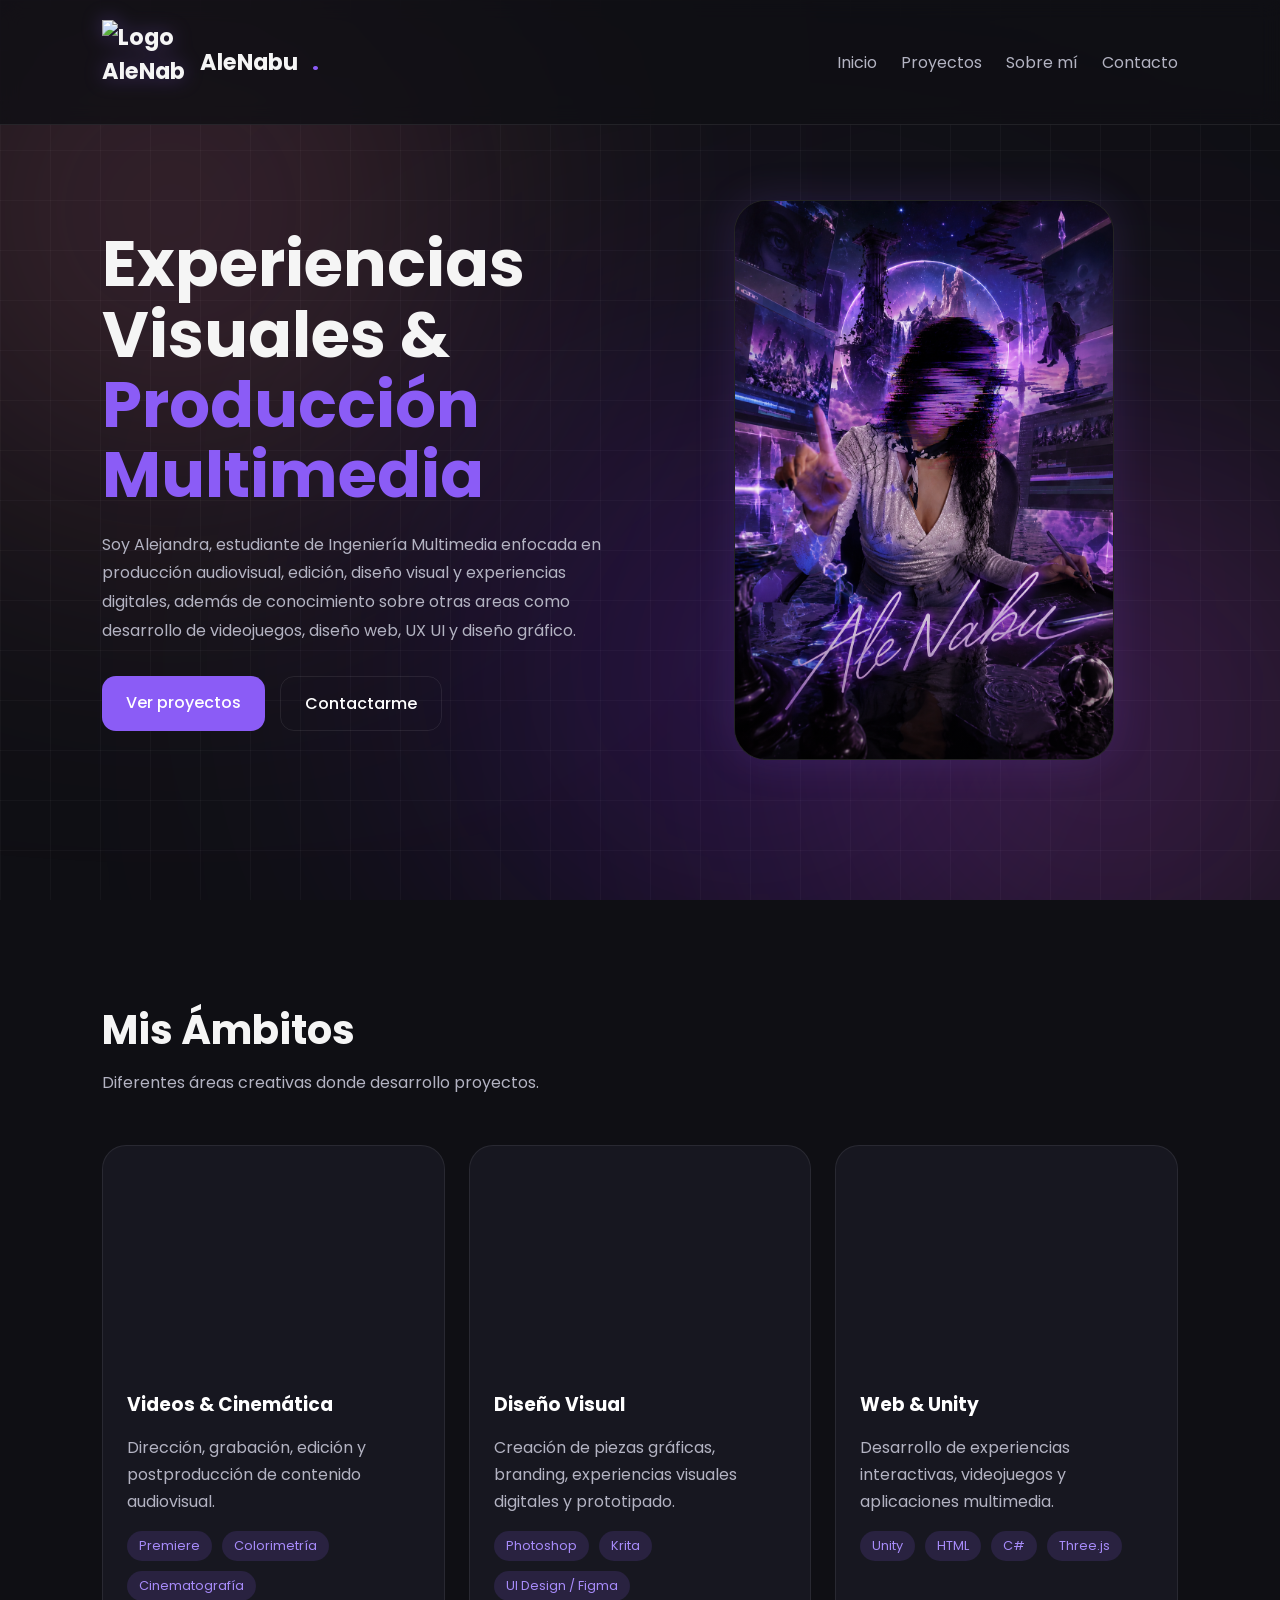
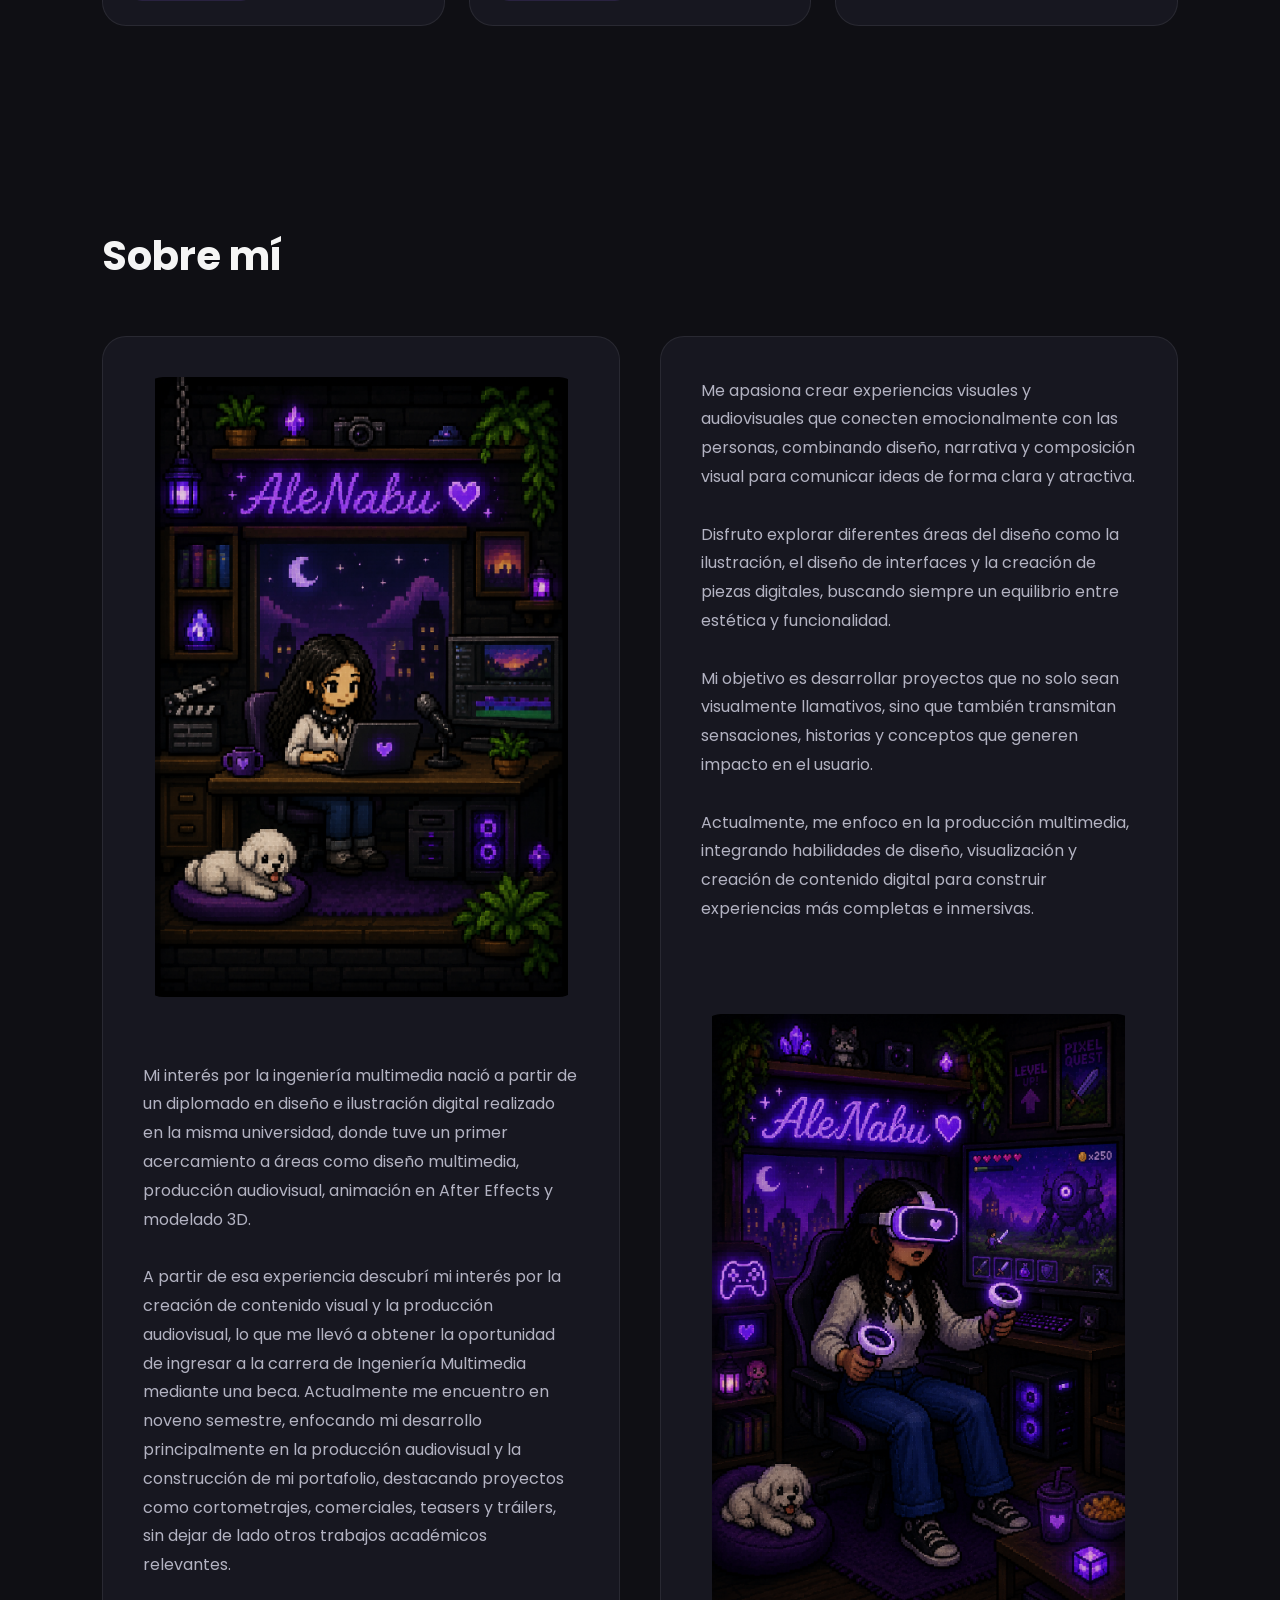
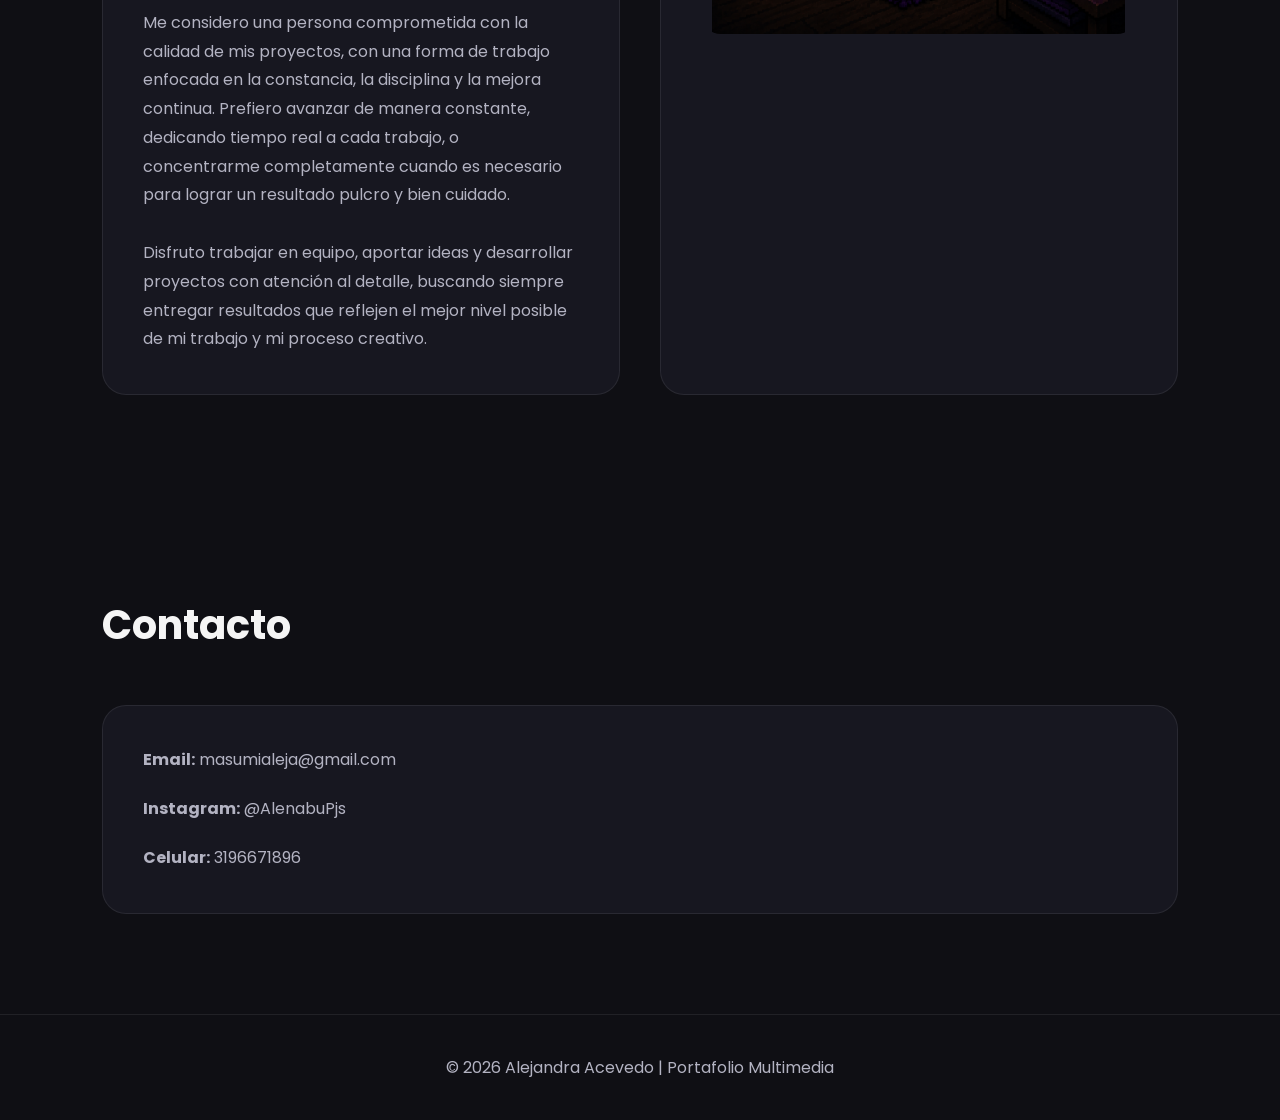
==== index.html @ 8881afe5 "Portafolio multimedia" ====
<!DOCTYPE html>
<html lang="es">

<head>
    <meta charset="UTF-8" />
    <meta name="viewport" content="width=device-width, initial-scale=1.0" />

    <title>Portafolio | Alejandra</title>

    <link rel="preconnect" href="https://fonts.googleapis.com">
    <link rel="preconnect" href="https://fonts.gstatic.com" crossorigin>
    <link href="https://fonts.googleapis.com/css2?family=Poppins:wght@300;400;500;600;700&display=swap"
        rel="stylesheet">

    <link rel="icon" type="image/png" href="assets\Img\Logo.png">
    <link rel="stylesheet" href="style.css">
</head>

<body>

    <nav>
        <div class="logo">
            <img src="../assets/img/logo.png" alt="Logo AleNabu">
            <span>AleNabu</span><span>.</span>
        </div>

        <ul>
            <li><a href="#inicio">Inicio</a></li>
            <li><a href="#proyectos">Proyectos</a></li>
            <li><a href="#sobre-mi">Sobre mí</a></li>
            <li><a href="#contacto">Contacto</a></li>
        </ul>
    </nav>

    <section class="hero" id="inicio">
        <div class="hero-text fade-up">
            <h1>
                Experiencias Visuales & <span>Producción Multimedia</span>
            </h1>

            <p>
                Soy Alejandra, estudiante de Ingeniería Multimedia enfocada en producción audiovisual, edición, diseño
                visual y experiencias digitales, además de conocimiento sobre otras areas como desarrollo de
                videojuegos,
                diseño web, UX UI y diseño gráfico.
            </p>

            <div class="hero-buttons">
                <a href="#proyectos" class="btn btn-primary">Ver proyectos</a>
                <a href="#contacto" class="btn btn-secondary">Contactarme</a>
            </div>
        </div>

        <div class="hero-image fade-up">

            <div class="hero-card">

                <img src="assets/Img/Yo3.png" alt="Alejandra" class="hero-photo">

            </div>

        </div>
    </section>

    <section id="proyectos">
        <div class="section-title fade-up">
            <h2>Mis Ámbitos</h2>
            <p>
                Diferentes áreas creativas donde desarrollo proyectos.
            </p>
        </div>

        <div class="cards">

            <a href="paginas/audiovisual.html" class="card fade-up">

                <div class="card-image">

                    <video class="preview-video" autoplay muted loop playsinline>
                        <source src="assets/Videos/Preview.mp4" type="video/mp4">
                    </video>

                </div>

                <div class="card-content">
                    <h3>Videos & Cinemática</h3>

                    <p>
                        Dirección, grabación, edición y postproducción de contenido audiovisual.
                    </p>

                    <div class="tags">
                        <span class="tag">Premiere</span>
                        <span class="tag">Colorimetría</span>
                        <span class="tag">Cinematografía</span>
                    </div>
                </div>

            </a>

            <a href="paginas/diseno.html" class="card fade-up">

                <div class="card-image">
                    <video class="preview-video" autoplay muted loop playsinline>
                        <source src="assets\Videos\Disenno.mp4" type="video/mp4">
                    </video>
                </div>

                <div class="card-content">

                    <h3>Diseño Visual</h3>

                    <p>
                        Creación de piezas gráficas, branding, experiencias visuales digitales y prototipado.
                    </p>

                    <div class="tags">
                        <span class="tag">Photoshop</span>
                        <span class="tag">Krita</span>
                        <span class="tag">UI Design / Figma</span>
                    </div>

                </div>

            </a>

            <a href="paginas/videojuegos.html" class="card fade-up">

                <div class="card-image">
                    <video class="preview-video" autoplay muted loop playsinline>
                        <source src="assets/Videos/PreviewVideojuegos.mp4" type="video/mp4">
                    </video>
                </div>

                <div class="card-content">
                    <h3>Web & Unity</h3>

                    <p>
                        Desarrollo de experiencias interactivas, videojuegos y aplicaciones multimedia.
                    </p>

                    <div class="tags">
                        <span class="tag">Unity</span>
                        <span class="tag">HTML</span>
                        <span class="tag">C#</span>
                        <span class="tag">Three.js</span>
                    </div>
                </div>
            </a>


        </div>
    </section>

    <section id="sobre-mi">
        <div class="section-title fade-up">
            <h2>Sobre mí</h2>
        </div>

        <div class="about">
            <div class="about-box fade-up">

                <img src="assets\Img\Yo2.png" alt="Sobre mí" class="about-img">
                <br>
                <p>
                    Mi interés por la ingeniería multimedia nació a partir de un diplomado en diseño e ilustración
                    digital realizado en la misma universidad, donde tuve un primer acercamiento a áreas como diseño
                    multimedia, producción audiovisual, animación en After Effects y modelado 3D.
                    <br><br>
                    A partir de esa experiencia descubrí mi interés por la creación de contenido visual y la producción
                    audiovisual, lo que me llevó a obtener la oportunidad de ingresar a la carrera de Ingeniería
                    Multimedia mediante una beca. Actualmente me encuentro en noveno semestre, enfocando mi desarrollo
                    principalmente en la producción audiovisual y la construcción de mi portafolio, destacando proyectos
                    como cortometrajes, comerciales, teasers y tráilers, sin dejar de lado otros trabajos académicos
                    relevantes.
                    <br><br>
                    Me considero una persona comprometida con la calidad de mis proyectos, con una forma de trabajo
                    enfocada en la constancia, la disciplina y la mejora continua. Prefiero avanzar de manera constante,
                    dedicando tiempo real a cada trabajo, o concentrarme completamente cuando es necesario para lograr
                    un resultado pulcro y bien cuidado.
                    <br><br>
                    Disfruto trabajar en equipo, aportar ideas y desarrollar proyectos con atención al detalle, buscando
                    siempre entregar resultados que reflejen el mejor nivel posible de mi trabajo y mi proceso creativo.
                </p>

            </div>

            <div class="about-box fade-up">
                <p>
                    Me apasiona crear experiencias visuales y audiovisuales que conecten emocionalmente con las
                    personas, combinando diseño, narrativa y composición visual para comunicar ideas de forma clara y
                    atractiva.
                    <br><br>
                    Disfruto explorar diferentes áreas del diseño como la ilustración, el diseño de interfaces y la
                    creación de piezas digitales, buscando siempre un equilibrio entre estética y funcionalidad.
                    <br><br>
                    Mi objetivo es desarrollar proyectos que no solo sean visualmente llamativos, sino que también
                    transmitan sensaciones, historias y conceptos que generen impacto en el usuario.
                    <br><br>
                    Actualmente, me enfoco en la producción multimedia, integrando habilidades de diseño, visualización
                    y creación de contenido digital para construir experiencias más completas e inmersivas.
                </p>
                <br><br>

                <img src="assets\Img\Yo4.png" alt="Sobre mí" class="about-img">
            </div>
        </div>
    </section>

    <section id="contacto">
        <div class="section-title fade-up">
            <h2>Contacto</h2>
        </div>

        <div class="about-box fade-up">
            <p><strong>Email:</strong> masumialeja@gmail.com</p>
            <p><strong>Instagram:</strong> @AlenabuPjs</p>
            <p><strong>Celular:</strong> 3196671896</p>
        </div>
    </section>

    <footer>
        © 2026 Alejandra Acevedo | Portafolio Multimedia
    </footer>

    <script src="index.js"></script>

</body>

<div class="background-lights">

  <div class="light l1"></div>
  <div class="light l2"></div>
  <div class="light l3"></div>

</div>

</html>
---- style.css ----
* {
  margin: 0;
  padding: 0;
  box-sizing: border-box;
}

:root {
  --bg: #0f0f14;
  --card: #171720;
  --accent: #8b5cf6;
  --accent-light: #a78bfa;
  --text: #f5f5f5;
  --gray: #b3b3c2;
  --border: rgba(255,255,255,0.08);
  
}

body {
  font-family: 'Poppins', sans-serif;
  background: var(--bg);
  color: var(--text);
  overflow-x: hidden;
  position: relative;

  
}

html {
  scroll-behavior: smooth;
  scroll-padding-top: 120px;
}

nav {
  width: 100%;
  position: fixed;
  top: 0;
  left: 0;
  display: flex;
  justify-content: space-between;
  align-items: center;
  padding: 20px 8%;
  background: rgba(15,15,20,0.8);
  backdrop-filter: blur(10px);
  z-index: 999;
  border-bottom: 1px solid var(--border);
}

.logo {
  font-size: 1.4rem;
  font-weight: 700;
}

.logo span {
  color: var(--accent);
}

nav ul {
  display: flex;
  list-style: none;
  gap: 24px;
}

nav a {
  text-decoration: none;
  color: var(--gray);
  transition: 0.3s;
}

nav a:hover {
  color: white;
}

.hero {
  min-height: 100vh;
  display: flex;
  align-items: center;
  justify-content: center;
  padding: 120px 8% 60px;
  gap: 60px;
  flex-wrap: wrap;
}

.hero-text {
  flex: 1;
  min-width: 300px;
}

.hero-text h1 {
  font-size: clamp(2.5rem, 5vw, 5rem);
  line-height: 1.1;
  margin-bottom: 20px;
}

.hero-text h1 span {
  color: var(--accent);
}

.hero-text p {
  color: var(--gray);
  line-height: 1.8;
  max-width: 600px;
  margin-bottom: 30px;
}

.hero-buttons {
  display: flex;
  gap: 15px;
}

.btn {
  padding: 14px 24px;
  border-radius: 14px;
  text-decoration: none;
  transition: 0.3s;
  font-weight: 500;
}

.btn-primary {
  background: var(--accent);
  color: white;
}

.btn-primary:hover {
  background: var(--accent-light);
  transform: translateY(-3px);
}

.btn-secondary {
  border: 1px solid var(--border);
  color: white;
}

.hero-image {
  flex: 1;
  display: flex;
  justify-content: center;
}

.hero-card {

  width: 380px;
  height: 560px;

  border-radius: 32px;

  overflow: hidden;

  position: relative;

  border: 1px solid var(--border);

  background: #111;

  box-shadow:
    0 0 40px rgba(139,92,246,0.15);
}

/* FOTO */

.hero-photo {

  width: 100%;
  height: 100%;

  object-fit: cover;

  /* mueve el enfoque */
  object-position: center top;

  display: block;

  transition: transform 0.5s ease;
}

/* zoom suave */

.hero-card:hover .hero-photo {
  transform: scale(1.03);
}

/* overlay cinematográfico */

.hero-card::after {

  content: "";

  position: absolute;
  inset: 0;

  background:
    linear-gradient(
      to top,
      rgba(0,0,0,0.35),
      transparent 40%
    );

  pointer-events: none;
}

section {
  padding: 100px 8%;
}

.section-title {
  margin-bottom: 50px;
}

.section-title h2 {
  font-size: 2.5rem;
  margin-bottom: 10px;
}

.section-title p {
  color: var(--gray);
}

.cards {
  display: grid;
  grid-template-columns: repeat(auto-fit, minmax(280px, 1fr));
  gap: 24px;
}

.card {
  background: var(--card);
  border: 1px solid var(--border);
  border-radius: 24px;
  overflow: hidden;
  transition: 0.3s;
}

.card:hover {
  transform: translateY(-8px);
}

.card-image {
  width: 100%;
  height: 220px;
  overflow: hidden;
}

.preview-video {
  width: 100%;
  height: 100%;

  object-fit: cover;
  display: block;
}

.card-content {
  padding: 24px;
}

.card-content p {
  color: var(--gray);
  line-height: 1.7;
  margin: 15px 0;
}

.tags {
  display: flex;
  gap: 10px;
  flex-wrap: wrap;
}

.tag {
  background: rgba(139,92,246,0.15);
  color: var(--accent-light);
  padding: 6px 12px;
  border-radius: 999px;
  font-size: 0.8rem;
}

.about {
  display: grid;
  grid-template-columns: 1fr 1fr;
  gap: 40px;
}

.about-box {
  background: var(--card);
  border: 1px solid var(--border);
  border-radius: 24px;
  padding: 40px;
}

.about-box p {
  color: var(--gray);
  line-height: 1.8;
}

footer {
  padding: 40px;
  text-align: center;
  color: var(--gray);
  border-top: 1px solid var(--border);
}

.fade-up {
  opacity: 0;
  transform: translateY(40px);
  transition: all 0.8s ease;
}

.fade-up.show {
  opacity: 1;
  transform: translateY(0);
}

@media (max-width: 900px) {
  nav ul {
    display: none;
  }

  .about {
    grid-template-columns: 1fr;
  }

  .hero {
    text-align: center;
  }

  .hero-buttons {
    justify-content: center;
  }
}

.video-gallery {
  display: grid;
  grid-template-columns: repeat(auto-fit, minmax(350px, 1fr));
  gap: 30px;
}

.video-card video {
  width: 100%;
  border-radius: 20px;
}

.card {
  text-decoration: none;
  color: white;
}

.card:hover {
  transform: translateY(-8px);
}

/* ========================= */
/* GRID FUTURISTA */
/* ========================= */

body::before {

  content: "";

  position: fixed;
  inset: 0;

  background-image:
    linear-gradient(rgba(255,255,255,0.03) 1px, transparent 1px),
    linear-gradient(90deg, rgba(255,255,255,0.03) 1px, transparent 1px);

  background-size: 50px 50px;

  z-index: -2;

  animation: moveGrid 20s linear infinite;
}

/* ========================= */
/* CINEMATIC LIGHTS */
/* ========================= */

.background-lights {

  position: fixed;
  inset: 0;

  overflow: hidden;

  z-index: -1;

  pointer-events: none;
}

/* LIGHT */

.light {

  position: absolute;

  width: 600px;
  height: 600px;

  border-radius: 50%;

  filter: blur(140px);

  opacity: 0.18;

  mix-blend-mode: screen;

  animation: cinematicFloat 18s ease-in-out infinite;
}

/* LIGHT 1 */

.l1 {

  background: #f4809f;

  top: -10%;
  left: -10%;
}

/* LIGHT 2 */

.l2 {

  background: #e250ff;

  bottom: -15%;
  right: -10%;

  animation-delay: 4s;
}

/* LIGHT 3 */

.l3 {

  background: #7a15ff;

  top: 40%;
  left: 35%;

  animation-delay: 8s;
}



/* MOVIMIENTO */

@keyframes cinematicFloat {

  0% {
    transform: translate(0px, 0px) scale(1);
  }

  25% {
    transform: translate(40px, -20px) scale(1.05);
  }

  50% {
    transform: translate(-30px, 30px) scale(0.95);
  }

  75% {
    transform: translate(20px, -40px) scale(1.02);
  }

  100% {
    transform: translate(0px, 0px) scale(1);
  }
}

.logo {
  display: flex;
  align-items: center;
  gap: 14px;

  font-size: 1.4rem;
  font-weight: 700;
}

/* LOGO MÁS GRANDE */
.logo img {
  width: 84px;
  height: 84px;

  object-fit: contain;

  /* mantiene estilo oscuro elegante */
  filter: drop-shadow(0 0 10px rgba(139,92,246,0.35));
}

/* nombre igual que antes */
.logo span {
  color: var(--text);
}

/* el puntico morado sigue igual */
.logo span:last-child {
  color: var(--accent);
}

.about-box {
  display: flex;
  flex-direction: column;
  gap: 20px;
}

/* imagen dentro del box */
.about-img {
  width: 100%;
  height: 620px;

  object-fit: contain;
  border-radius: 20px;

  filter: grayscale(10%);
  transition: transform 0.4s ease;
}

.about-box:hover .about-img {
  transform: scale(1.03);
}

@keyframes floatParticle {

  0% {
    transform: translateY(0px) translateX(0px);
  }

  25% {
    transform: translateY(-30px) translateX(20px);
  }

  50% {
    transform: translateY(20px) translateX(-20px);
  }

  75% {
    transform: translateY(-20px) translateX(10px);
  }

  100% {
    transform: translateY(0px) translateX(0px);
  }

}
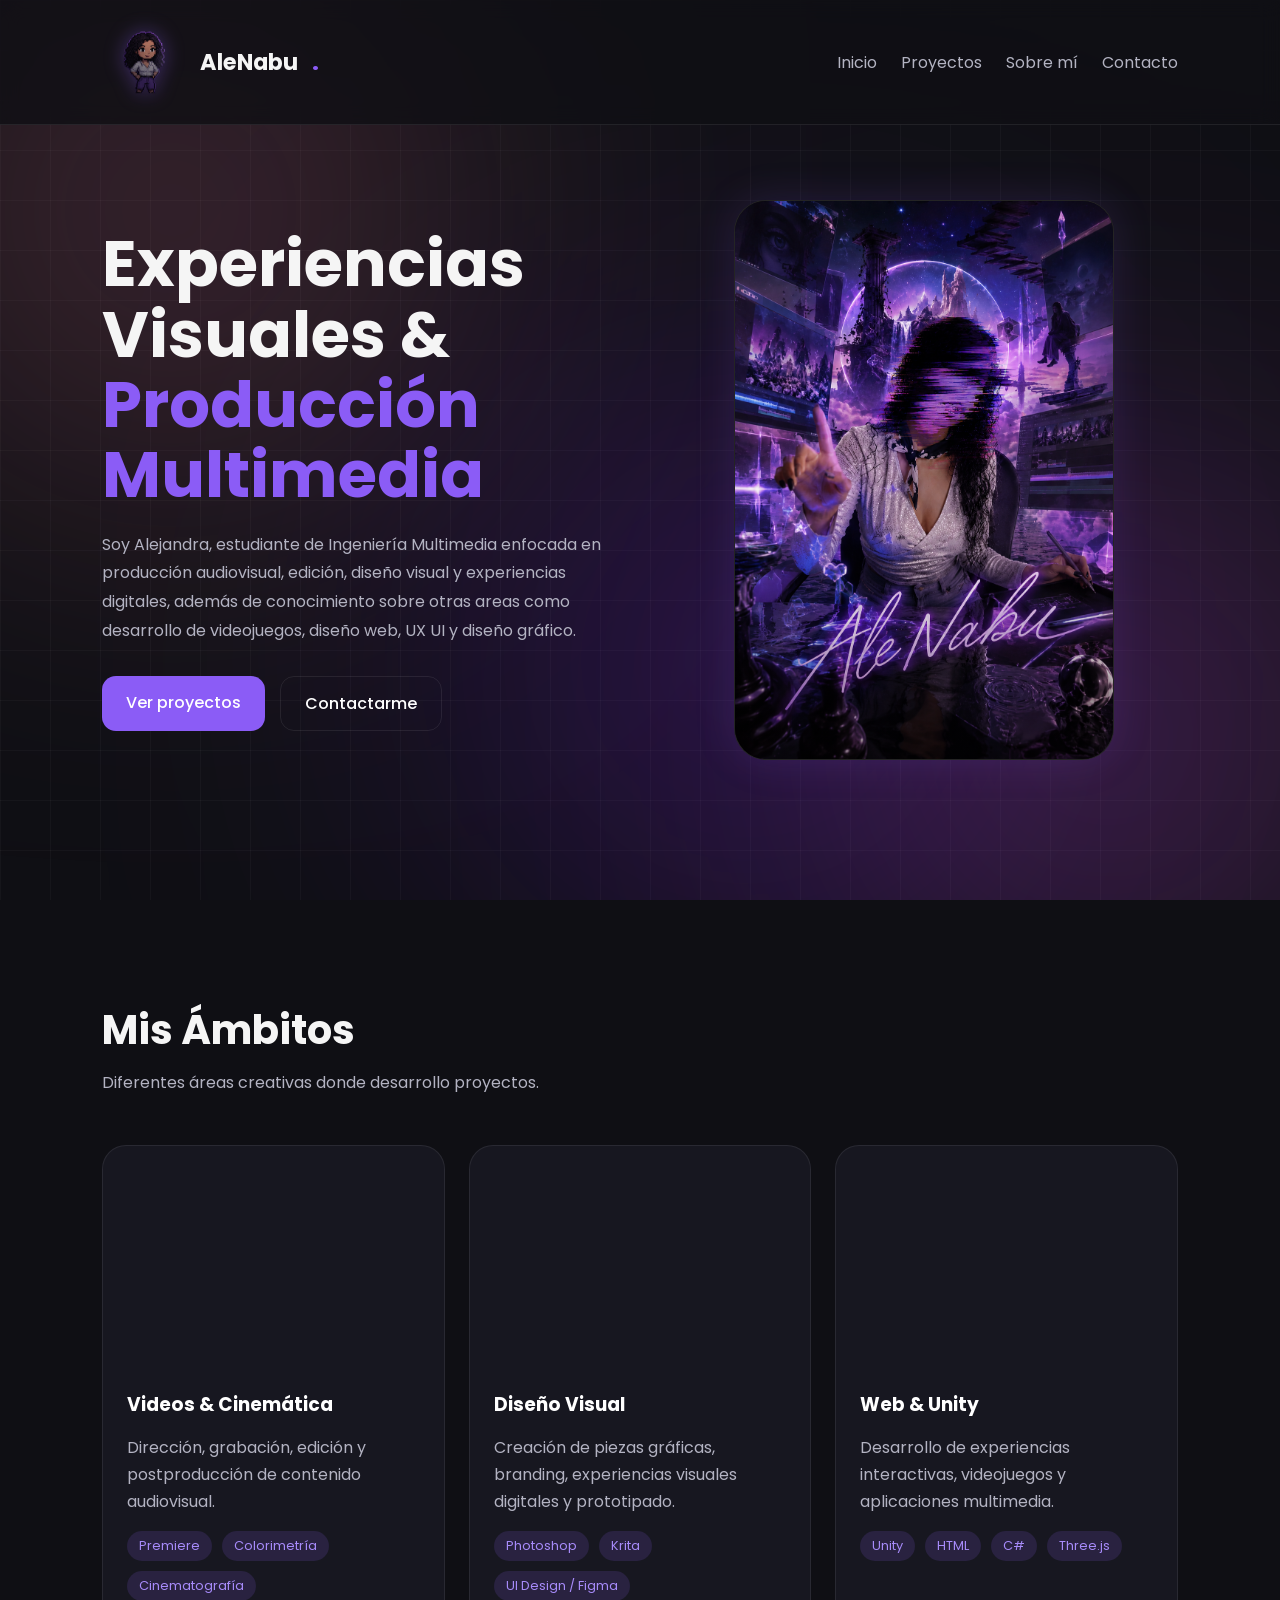
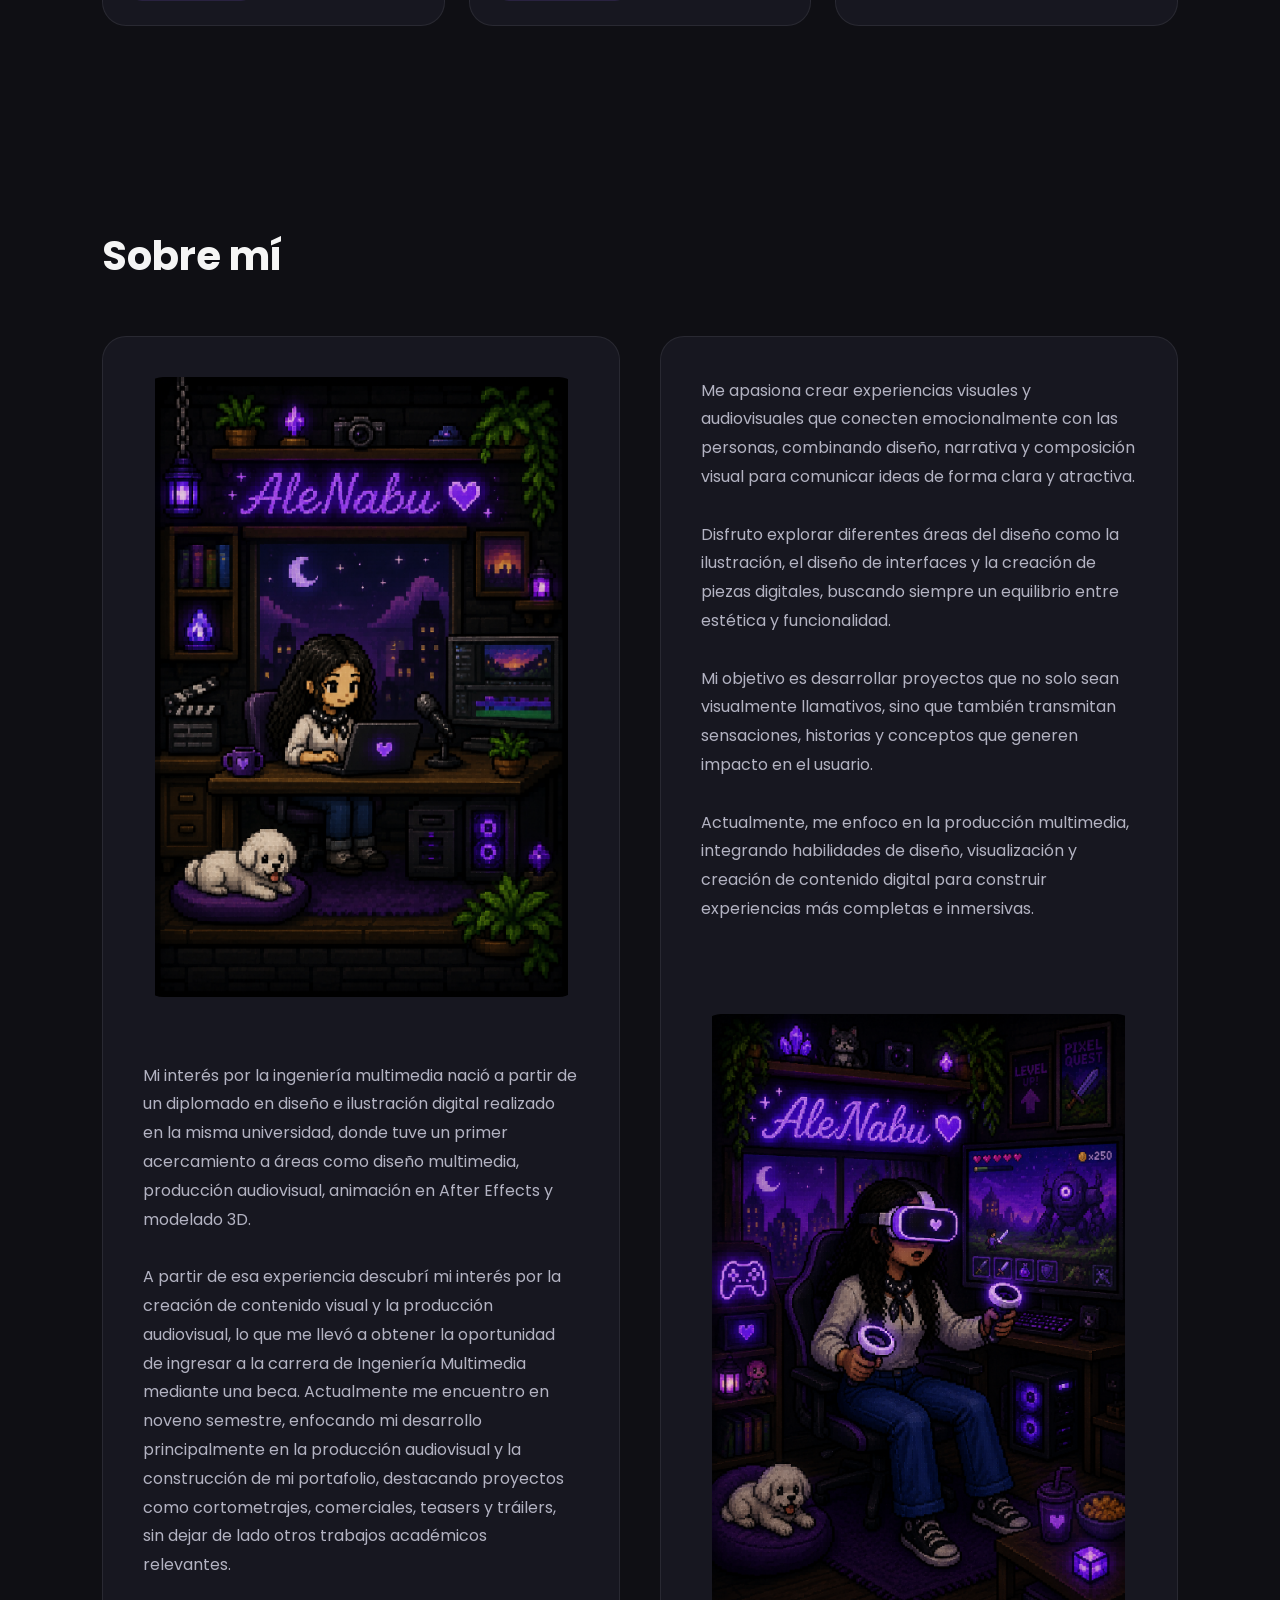
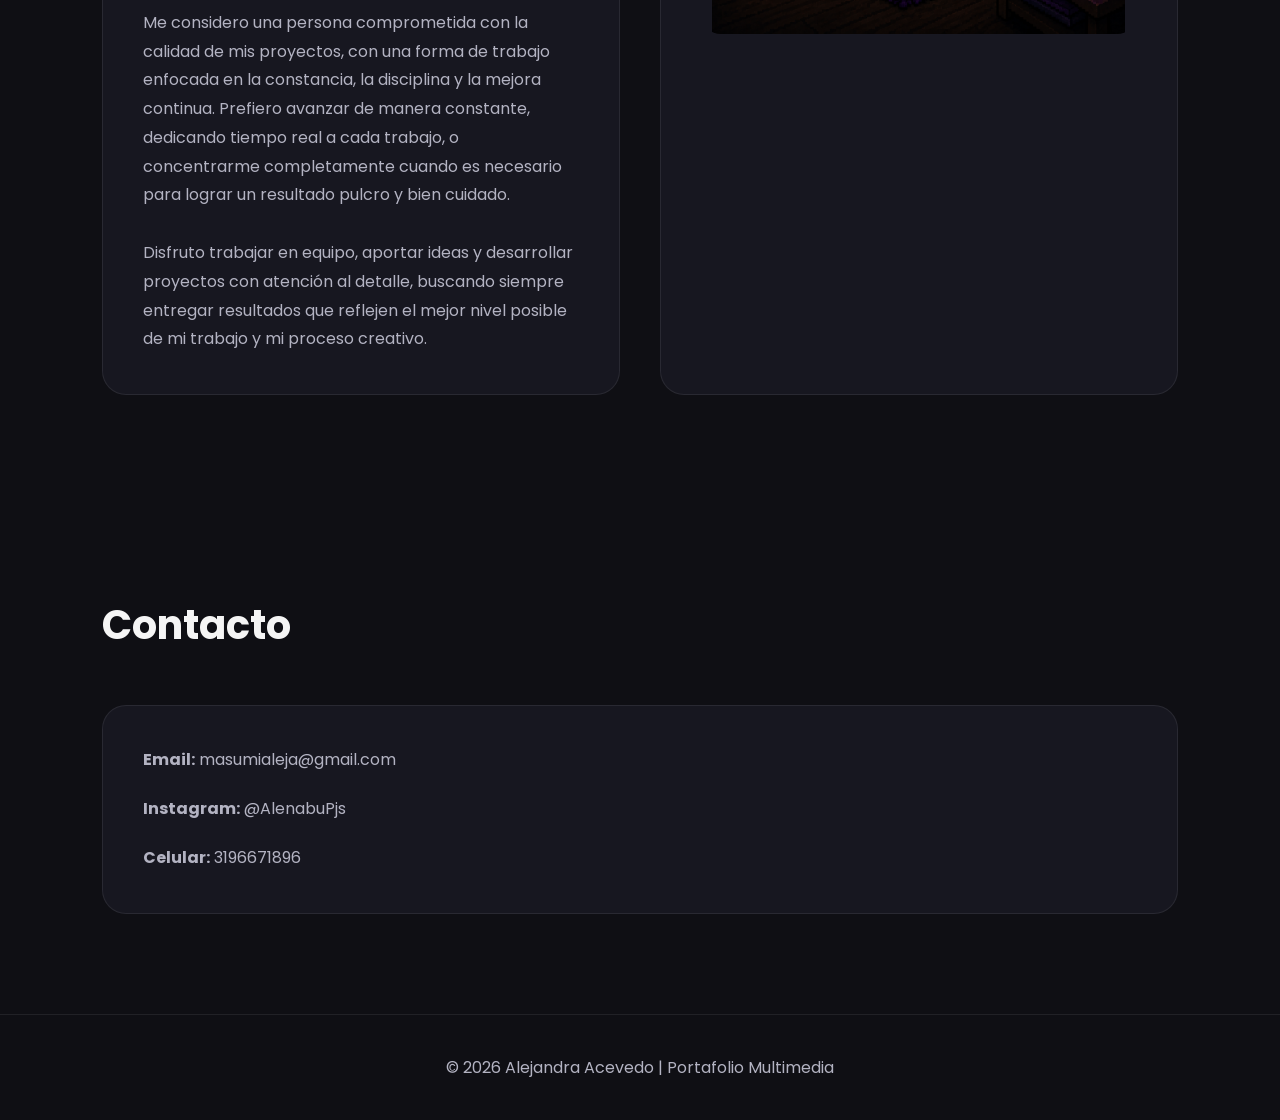
==== commit 03635970: "Optimización de videos y corrección de rutas" ====
--- a/index.html
+++ b/index.html
@@ -12,7 +12,7 @@
     <link href="https://fonts.googleapis.com/css2?family=Poppins:wght@300;400;500;600;700&display=swap"
         rel="stylesheet">
 
-    <link rel="icon" type="image/png" href="assets\Img\Logo.png">
+    <link rel="icon" type="image/png" href="assets/Img/Logo.png">
     <link rel="stylesheet" href="style.css">
 </head>
 
@@ -20,7 +20,7 @@
 
     <nav>
         <div class="logo">
-            <img src="../assets/img/logo.png" alt="Logo AleNabu">
+            <img src="./assets/Img/Logo.png" alt="Logo AleNabu">
             <span>AleNabu</span><span>.</span>
         </div>
 
